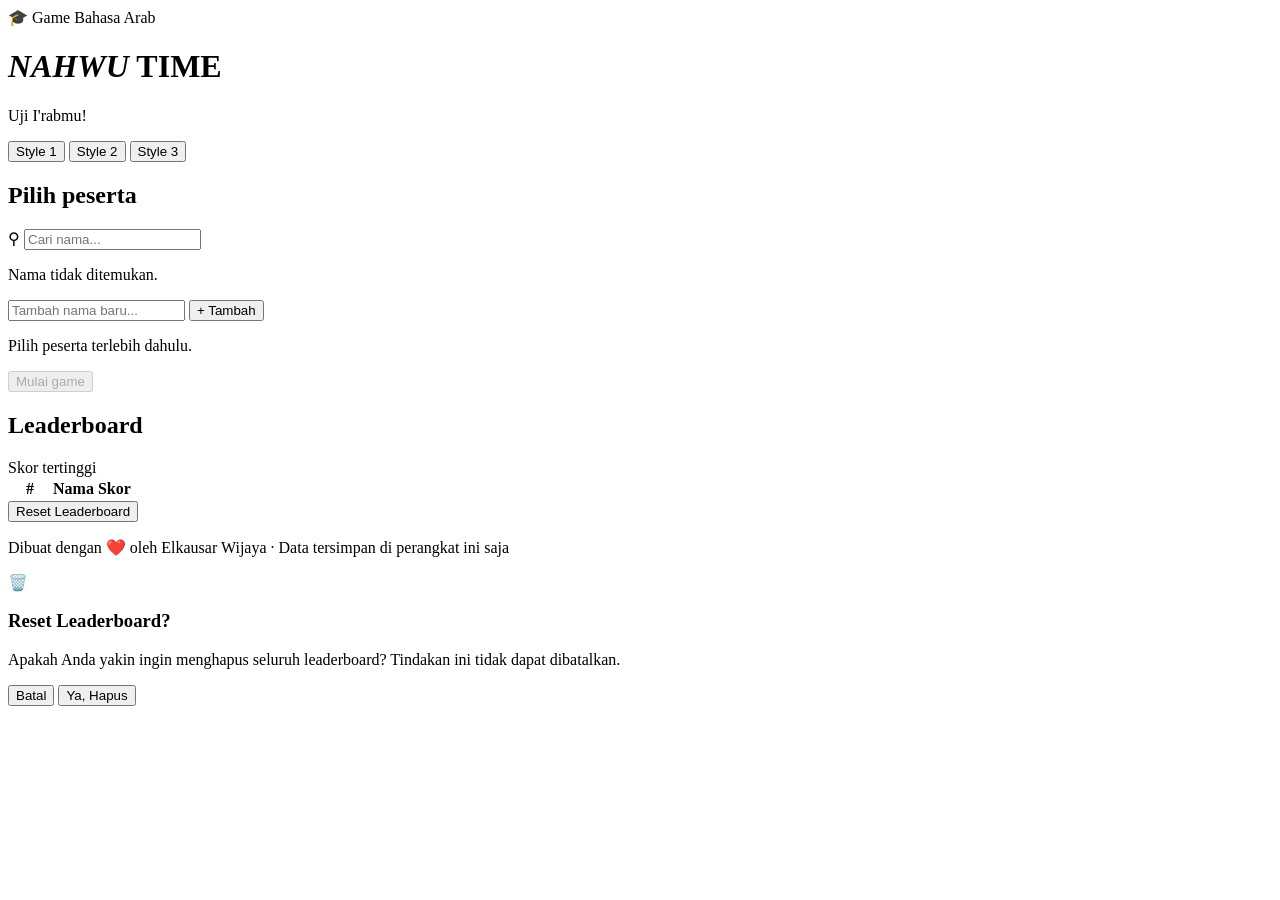
==== index.html @ 91a5408a "Add initial structure for Nahwu Quiz HTML" ====
<!DOCTYPE html>
<html lang="id">
<head>
<meta charset="UTF-8">
<meta name="viewport" content="width=device-width, initial-scale=1.0">
<title>Nahwu Quiz — Bahasa Arab!</title>
<link id="theme-style" rel="stylesheet" href="style1.css">
</head>
<body>

<div class="wrap">

  <header class="hero">
    <span class="hero__eyebrow">🎓 Game Bahasa Arab</span>
    <h1 class="hero__title"><em>NAHWU</em> TIME</h1>
    <p class="hero__subtitle">Uji I'rabmu!</p>
  </header>
  <div class="style-switcher">
    <button onclick="changeStyle('style1.css')">Style 1</button>
    <button onclick="changeStyle('style2.css')">Style 2</button>
    <button onclick="changeStyle('style3.css')">Style 3</button>
  </div>

  <div class="grid-2">

    <!-- ============ PILIH PESERTA ============ -->
   <section class="panel">
  <div class="panel__head">
    <h2 class="panel__title">Pilih peserta</h2>
    <span class="panel__hint" id="participantCount"></span>
  </div>

  <div class="ps-search-row">
    <span class="ps-search-icon">&#9906;</span>
    <input
      type="search"
      id="participantSearch"
      class="ps-search-input"
      placeholder="Cari nama..."
      autocomplete="off"
      aria-label="Cari peserta"
    />
  </div>

  <div class="ps-list" id="participantList" role="list"></div>
  <p class="ps-empty" id="participantEmpty">Nama tidak ditemukan.</p>

  <div class="ps-add-row">
    <input
      type="text"
      id="addParticipantInput"
      class="ps-add-input"
      placeholder="Tambah nama baru..."
      maxlength="40"
      autocomplete="off"
      aria-label="Nama peserta baru"
    />
    <button type="button" id="addParticipantBtn" class="ps-add-btn">+ Tambah</button>
  </div>
  <p class="ps-add-error" id="addParticipantError"></p>

  <div class="ps-selected-bar" id="selectedBar" hidden>
    <span class="ps-selected-icon">&#10003;</span>
    <span class="ps-selected-name" id="selectedBarName"></span>
    <span class="ps-selected-label">terpilih</span>
  </div>

  <p class="select-warning" id="selectWarning">Pilih peserta terlebih dahulu.</p>
  <button class="cta" id="startBtn" disabled>Mulai game</button>
</section>

    <!-- ============ LEADERBOARD ============ -->
    <section class="panel">
      <div class="panel__head">
        <h2 class="panel__title">Leaderboard</h2>
        <span class="panel__hint">Skor tertinggi</span>
      </div>

      <div id="podium"></div>
      <table class="lb-table" id="lbTable">
        <thead>
          <tr>
            <th style="width:38px;">#</th>
            <th>Nama</th>
            <th style="text-align:right;">Skor</th>
          </tr>
        </thead>
        <tbody id="lbBody"></tbody>
      </table>
      <div id="lbEmpty" class="lb-empty" style="display:none;">Belum ada data. Mainkan game untuk mengisi leaderboard!</div>

      <div class="lb-actions">
        <button class="btn-ghost" id="resetLbBtn" type="button">Reset Leaderboard</button>
      </div>
    </section>

  </div>

  <p class="footer-note">Dibuat dengan ❤️ oleh Elkausar Wijaya · Data tersimpan di perangkat ini saja</p>
</div>

<!-- Confirm reset modal -->
<div class="modal-overlay" id="resetOverlay">
  <div class="modal">
    <div class="modal__icon">🗑️</div>
    <h3 class="modal__title">Reset Leaderboard?</h3>
    <p class="modal__text">Apakah Anda yakin ingin menghapus seluruh leaderboard? Tindakan ini tidak dapat dibatalkan.</p>
    <div class="modal__actions">
      <button class="btn-cancel" id="cancelResetBtn" type="button">Batal</button>
      <button class="btn-danger" id="confirmResetBtn" type="button">Ya, Hapus</button>
    </div>
  </div>
</div>

<script src="script.js"></script>
<script>
  document.addEventListener('DOMContentLoaded', EduQuiz.initIndexPage);
</script>
</body>
</html>
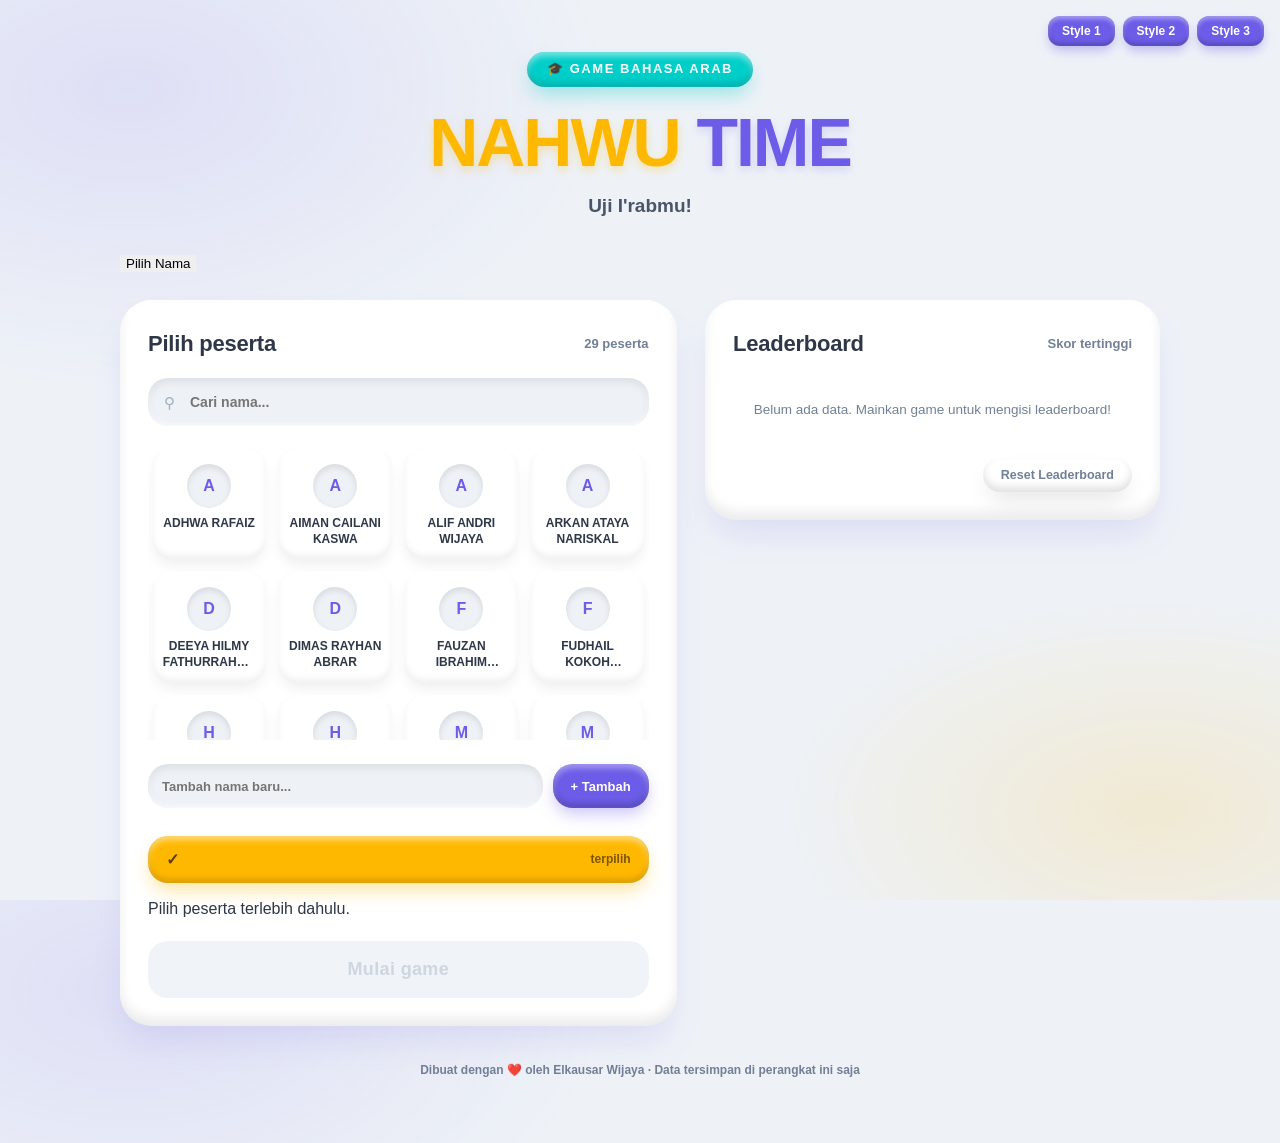
==== commit 25481823: "Add name picker button to index.html" ====
--- a/index.html
+++ b/index.html
@@ -15,6 +15,9 @@
     <h1 class="hero__title"><em>NAHWU</em> TIME</h1>
     <p class="hero__subtitle">Uji I'rabmu!</p>
   </header>
+  <div class="link_picker">
+    <button onclick="window.location.href='name-picker.html'">Pilih Nama</button>
+  </div>
   <div class="style-switcher">
     <button onclick="changeStyle('style1.css')">Style 1</button>
     <button onclick="changeStyle('style2.css')">Style 2</button>
--- a/style1.css
+++ b/style1.css
@@ -0,0 +1,919 @@
+/* ============================================================
+   EDU QUIZ — Design Tokens (Claymorphism)
+   ============================================================ */
+:root {
+  /* Clay Pastel Base Background */
+  --bg: #EEF2F7;
+  --bg-2: #E2E8F0;
+  --surface: #FFFFFF;
+
+  /* Clay Color Palette (Vibrant & Playful) */
+  --primary: #6C5CE7;      /* Vibrant Purple */
+  --accent: #FFB800;       /* Warm Clay Amber */
+  --accent-ink: #5C3D00;
+  --accent-2: #00CEC9;     /* Bright Teal */
+  --success: #2ED573;      /* Clay Green */
+  --success-ink: #004D25;
+  --danger: #FF4757;       /* Clay Coral Red */
+  --danger-ink: #4A0008;
+
+  /* Typography Colors */
+  --text: #2D3748;
+  --text-dim: #4A5568;
+  --text-faint: #718096;
+  --text-muted: #A0AEC0;
+
+  /* Clay Rounded Corners */
+  --radius-lg: 32px;
+  --radius-md: 20px;
+  --radius-sm: 14px;
+
+  /* Base Clay Shadows */
+  --clay-card-shadow: 
+    0 20px 35px -8px rgba(108, 92, 231, 0.15),
+    inset 0 -8px 12px rgba(0, 0, 0, 0.08),
+    inset 0 8px 12px rgba(255, 255, 255, 0.9);
+
+  --clay-btn-shadow: 
+    0 12px 24px -6px rgba(0, 0, 0, 0.12),
+    inset 0 -5px 8px rgba(0, 0, 0, 0.12),
+    inset 0 5px 8px rgba(255, 255, 255, 0.6);
+
+  --clay-pressed-shadow: 
+    0 4px 8px rgba(0, 0, 0, 0.06),
+    inset 0 6px 10px rgba(0, 0, 0, 0.15),
+    inset 0 -4px 6px rgba(255, 255, 255, 0.5);
+
+  --font-display: -apple-system, "Segoe UI", "Helvetica Neue", Arial, sans-serif;
+  --font-body: -apple-system, "Segoe UI", "Helvetica Neue", Arial, sans-serif;
+}
+
+/* Posisi melayang di kanan atas */
+.style-switcher {
+  position: fixed;
+  top: 16px;
+  right: 16px;
+  display: flex;
+  gap: 8px;
+  z-index: 9999;
+}
+
+/* Styling tombol menyesuaikan tema Claymorphism */
+.style-switcher button {
+  padding: 8px 14px;
+  border: none;
+  border-radius: 12px;
+  background: #6C5CE7;
+  color: #FFFFFF;
+  font-size: 12px;
+  font-weight: 800;
+  cursor: pointer;
+  box-shadow: 
+    0 6px 12px -2px rgba(108, 92, 231, 0.4),
+    inset 0 -3px 4px rgba(0, 0, 0, 0.2),
+    inset 0 3px 4px rgba(255, 255, 255, 0.4);
+  transition: all 0.2s ease;
+}
+
+.style-switcher button:hover {
+  transform: translateY(-2px);
+}
+
+.style-switcher button:active {
+  transform: translateY(1px);
+  box-shadow: inset 0 3px 6px rgba(0, 0, 0, 0.2);
+}
+
+*, *::before, *::after { box-sizing: border-box; }
+html, body { height: 100%; }
+body {
+  margin: 0;
+  min-height: 100vh;
+  background: 
+    radial-gradient(800px 500px at 10% 10%, rgba(108, 92, 231, 0.12), transparent 60%),
+    radial-gradient(700px 400px at 90% 90%, rgba(255, 184, 0, 0.15), transparent 55%),
+    var(--bg);
+  color: var(--text);
+  font-family: var(--font-body);
+  -webkit-font-smoothing: antialiased;
+  line-height: 1.45;
+}
+
+h1, h2, h3 { font-family: var(--font-display); margin: 0; }
+p { margin: 0; }
+button { font-family: inherit; border: none; outline: none; }
+img { max-width: 100%; }
+
+/* Focus visibility */
+a:focus-visible, button:focus-visible, [tabindex]:focus-visible {
+  outline: 3px solid var(--primary);
+  outline-offset: 3px;
+}
+
+@media (prefers-reduced-motion: reduce) {
+  * { animation-duration: 0.001ms !important; animation-iteration-count: 1 !important; transition-duration: 0.001ms !important; }
+}
+
+.wrap {
+  max-width: 1080px;
+  margin: 0 auto;
+  padding: 32px 20px 64px;
+}
+
+/* ============================================================
+   HEADER / HERO
+   ============================================================ */
+.hero {
+  text-align: center;
+  padding: 20px 0 32px;
+  position: relative;
+}
+.hero__eyebrow {
+  display: inline-flex;
+  align-items: center;
+  gap: 8px;
+  font-size: 13px;
+  letter-spacing: .12em;
+  text-transform: uppercase;
+  color: #FFFFFF;
+  font-weight: 800;
+  background: var(--accent-2);
+  padding: 8px 20px;
+  border-radius: 999px;
+  margin-bottom: 18px;
+  box-shadow: 
+    0 10px 20px -4px rgba(0, 206, 201, 0.4),
+    inset 0 -4px 6px rgba(0, 0, 0, 0.15),
+    inset 0 4px 6px rgba(255, 255, 255, 0.5);
+}
+.hero__title {
+  font-size: clamp(40px, 8vw, 68px);
+  font-weight: 900;
+  letter-spacing: -.03em;
+  line-height: 1.1;
+  color: var(--primary);
+  text-shadow: 0 4px 10px rgba(108, 92, 231, 0.2);
+}
+.hero__title em {
+  font-style: normal;
+  color: var(--accent);
+  text-shadow: 0 4px 10px rgba(255, 184, 0, 0.3);
+}
+.hero__subtitle {
+  margin-top: 12px;
+  font-size: clamp(15px, 2.4vw, 19px);
+  color: var(--text-dim);
+  font-weight: 600;
+}
+
+/* ============================================================
+   LAYOUT & PANELS
+   ============================================================ */
+.grid-2 {
+  display: grid;
+  grid-template-columns: 1.1fr .9fr;
+  gap: 28px;
+  margin-top: 26px;
+  align-items: start;
+}
+@media (max-width: 860px) {
+  .grid-2 { grid-template-columns: 1fr; }
+}
+
+/* Clay Panel */
+.panel {
+  background: var(--surface);
+  border-radius: var(--radius-lg);
+  padding: 28px;
+  box-shadow: var(--clay-card-shadow);
+  transform: translateZ(0);
+}
+.panel__head {
+  display: flex;
+  align-items: center;
+  justify-content: space-between;
+  margin-bottom: 18px;
+  gap: 10px;
+  flex-wrap: wrap;
+}
+.panel__title {
+  font-size: 22px;
+  font-weight: 900;
+  letter-spacing: -.01em;
+  color: var(--text);
+}
+.panel__hint {
+  font-size: 13px;
+  color: var(--text-faint);
+  font-weight: 600;
+}
+
+/* ── Participant Picker ─────────────────────────────── */
+.ps-search-row {
+  position: relative;
+  margin-bottom: 14px;
+}
+.ps-search-icon {
+  position: absolute;
+  left: 16px;
+  top: 50%;
+  transform: translateY(-50%);
+  color: var(--text-muted);
+  font-size: 15px;
+  pointer-events: none;
+  line-height: 1;
+}
+/* Clay Inset Input */
+.ps-search-input {
+  width: 100%;
+  height: 48px;
+  padding: 0 16px 0 42px;
+  border: none;
+  border-radius: var(--radius-md);
+  background: var(--bg);
+  box-shadow: 
+    inset 0 4px 8px rgba(0, 0, 0, 0.08),
+    inset 0 -2px 4px rgba(255, 255, 255, 0.8);
+  color: var(--text);
+  font-size: 14px;
+  font-weight: 600;
+  font-family: inherit;
+  outline: none;
+  transition: box-shadow .2s ease;
+}
+.ps-search-input:focus {
+  box-shadow: 
+    inset 0 5px 10px rgba(108, 92, 231, 0.2),
+    0 0 0 3px rgba(108, 92, 231, 0.2);
+}
+
+/* Grid daftar peserta */
+.ps-list {
+  display: grid;
+  grid-template-columns: repeat(auto-fill, minmax(110px, 1fr));
+  gap: 12px;
+  max-height: 300px;
+  overflow-y: auto;
+  margin-bottom: 10px;
+  padding: 8px 4px;
+  scrollbar-width: thin;
+}
+.ps-list::-webkit-scrollbar { width: 6px; }
+.ps-list::-webkit-scrollbar-thumb { background: var(--text-muted); border-radius: 10px; }
+
+/* Clay Participant Card */
+.participant {
+  position: relative;
+  display: flex;
+  flex-direction: column;
+  align-items: center;
+  gap: 8px;
+  padding: 16px 10px 12px;
+  background: #FFFFFF;
+  border-radius: var(--radius-md);
+  box-shadow: 
+    0 8px 16px -4px rgba(0, 0, 0, 0.08),
+    inset 0 -4px 6px rgba(0, 0, 0, 0.06),
+    inset 0 4px 6px rgba(255, 255, 255, 0.9);
+  cursor: pointer;
+  color: var(--text);
+  text-align: center;
+  transition: all 0.2s cubic-bezier(0.34, 1.56, 0.64, 1);
+  min-width: 0;
+}
+.participant:hover {
+  transform: translateY(-4px) scale(1.02);
+  box-shadow: 
+    0 14px 24px -4px rgba(0, 0, 0, 0.12),
+    inset 0 -4px 6px rgba(0, 0, 0, 0.06),
+    inset 0 4px 6px rgba(255, 255, 255, 0.9);
+}
+.participant:active {
+  transform: translateY(2px) scale(0.98);
+  box-shadow: var(--clay-pressed-shadow);
+}
+
+.participant__avatar {
+  width: 44px;
+  height: 44px;
+  border-radius: 50%;
+  display: flex;
+  align-items: center;
+  justify-content: center;
+  font-size: 16px;
+  font-weight: 800;
+  background: var(--bg);
+  box-shadow: 
+    inset 0 3px 6px rgba(0, 0, 0, 0.1),
+    0 2px 4px rgba(255, 255, 255, 0.8);
+  color: var(--primary);
+  flex-shrink: 0;
+}
+
+.participant__name {
+  font-size: 12px;
+  font-weight: 700;
+  line-height: 1.3;
+  word-break: break-word;
+  overflow: hidden;
+  display: -webkit-box;
+  -webkit-line-clamp: 2;
+  -webkit-box-orient: vertical;
+  width: 100%;
+}
+
+/* State Terpilih */
+.participant.is-active {
+  background: var(--primary);
+  color: #FFFFFF;
+  box-shadow: 
+    0 12px 24px -4px rgba(108, 92, 231, 0.4),
+    inset 0 -5px 8px rgba(0, 0, 0, 0.2),
+    inset 0 5px 8px rgba(255, 255, 255, 0.4);
+}
+.participant.is-active .participant__avatar {
+  background: var(--accent);
+  color: var(--accent-ink);
+  box-shadow: 
+    inset 0 -3px 5px rgba(0, 0, 0, 0.2),
+    inset 0 3px 5px rgba(255, 255, 255, 0.6);
+}
+.participant.is-active::after {
+  content: "✓";
+  position: absolute;
+  top: 6px;
+  right: 8px;
+  font-size: 12px;
+  font-weight: 900;
+  color: #FFFFFF;
+}
+
+.ps-empty {
+  display: none;
+  text-align: center;
+  padding: 20px 0 12px;
+  font-size: 13px;
+  color: var(--text-muted);
+}
+.ps-empty.is-visible { display: block; }
+
+/* Tambah Peserta Baru */
+.ps-add-row {
+  display: flex;
+  gap: 10px;
+  padding-top: 14px;
+  margin-top: 8px;
+}
+.ps-add-input {
+  flex: 1;
+  height: 44px;
+  padding: 0 14px;
+  border: none;
+  border-radius: var(--radius-md);
+  background: var(--bg);
+  box-shadow: 
+    inset 0 4px 8px rgba(0, 0, 0, 0.08),
+    inset 0 -2px 4px rgba(255, 255, 255, 0.8);
+  color: var(--text);
+  font-size: 13px;
+  font-weight: 600;
+  font-family: inherit;
+  outline: none;
+}
+.ps-add-btn {
+  height: 44px;
+  padding: 0 18px;
+  white-space: nowrap;
+  font-size: 13px;
+  font-weight: 800;
+  border-radius: var(--radius-md);
+  background: var(--primary);
+  color: #FFFFFF;
+  box-shadow: 
+    0 8px 16px -2px rgba(108, 92, 231, 0.35),
+    inset 0 -4px 6px rgba(0, 0, 0, 0.2),
+    inset 0 4px 6px rgba(255, 255, 255, 0.4);
+  cursor: pointer;
+  transition: all 0.2s cubic-bezier(0.34, 1.56, 0.64, 1);
+}
+.ps-add-btn:hover {
+  transform: translateY(-2px);
+  box-shadow: 0 12px 20px -2px rgba(108, 92, 231, 0.45), inset 0 -4px 6px rgba(0, 0, 0, 0.2), inset 0 4px 6px rgba(255, 255, 255, 0.4);
+}
+.ps-add-btn:active {
+  transform: translateY(2px);
+  box-shadow: var(--clay-pressed-shadow);
+}
+
+.ps-add-error {
+  font-size: 12px;
+  color: var(--danger);
+  min-height: 18px;
+  margin: 4px 0 6px;
+  font-weight: 700;
+}
+
+/* Clay Selected Bar */
+.ps-selected-bar {
+  display: flex;
+  align-items: center;
+  gap: 10px;
+  background: var(--accent);
+  color: var(--accent-ink);
+  border-radius: var(--radius-md);
+  padding: 12px 18px;
+  margin-bottom: 14px;
+  font-size: 14px;
+  box-shadow: 
+    0 10px 20px -4px rgba(255, 184, 0, 0.4),
+    inset 0 -4px 6px rgba(0, 0, 0, 0.15),
+    inset 0 4px 6px rgba(255, 255, 255, 0.5);
+}
+.ps-selected-icon { font-size: 16px; font-weight: 900; }
+.ps-selected-name {
+  font-weight: 800;
+  flex: 1;
+  overflow: hidden;
+  text-overflow: ellipsis;
+  white-space: nowrap;
+}
+.ps-selected-label { font-size: 12px; opacity: 0.8; font-weight: 700; }
+
+/* Big Clay CTA Button */
+.cta {
+  width: 100%;
+  margin-top: 20px;
+  padding: 18px 24px;
+  border-radius: var(--radius-md);
+  font-size: 18px;
+  font-weight: 900;
+  letter-spacing: .02em;
+  color: var(--accent-ink);
+  background: linear-gradient(135deg, #FFC72C, #FF9E00);
+  box-shadow: 
+    0 16px 32px -4px rgba(255, 158, 0, 0.45),
+    inset 0 -6px 10px rgba(0, 0, 0, 0.18),
+    inset 0 6px 10px rgba(255, 255, 255, 0.6);
+  cursor: pointer;
+  transition: all 0.2s cubic-bezier(0.34, 1.56, 0.64, 1);
+}
+.cta:hover {
+  transform: translateY(-4px) scale(1.01);
+  box-shadow: 
+    0 22px 40px -4px rgba(255, 158, 0, 0.55),
+    inset 0 -6px 10px rgba(0, 0, 0, 0.18),
+    inset 0 6px 10px rgba(255, 255, 255, 0.6);
+}
+.cta:active {
+  transform: translateY(2px) scale(0.98);
+  box-shadow: 
+    0 6px 12px rgba(255, 158, 0, 0.2),
+    inset 0 6px 12px rgba(0, 0, 0, 0.25);
+}
+.cta:disabled {
+  cursor: not-allowed;
+  opacity: .5;
+  box-shadow: none;
+  transform: none;
+  background: var(--bg-2);
+  color: var(--text-muted);
+}
+
+/* ============================================================
+   LEADERBOARD
+   ============================================================ */
+.podium {
+  display: grid;
+  grid-template-columns: 1fr 1fr 1fr;
+  align-items: end;
+  gap: 12px;
+  margin-bottom: 22px;
+}
+.podium__slot {
+  display: flex;
+  flex-direction: column;
+  align-items: center;
+  gap: 6px;
+}
+.podium__medal { font-size: 28px; filter: drop-shadow(0 4px 6px rgba(0,0,0,0.1)); }
+.podium__name {
+  font-size: 13px; font-weight: 800;
+  max-width: 100%;
+  overflow: hidden; text-overflow: ellipsis; white-space: nowrap;
+}
+.podium__score { font-size: 12px; color: var(--text-dim); font-weight: 700; }
+
+.podium__bar {
+  width: 100%;
+  border-radius: var(--radius-md) var(--radius-md) var(--radius-sm) var(--radius-sm);
+  background: var(--surface);
+  box-shadow: var(--clay-btn-shadow);
+  display: flex;
+  align-items: flex-start;
+  justify-content: center;
+  padding-top: 10px;
+  font-weight: 900;
+  color: var(--text-faint);
+}
+.podium__slot--1 .podium__bar {
+  height: 96px;
+  background: var(--accent);
+  color: var(--accent-ink);
+  box-shadow: 
+    0 14px 28px -4px rgba(255, 184, 0, 0.4),
+    inset 0 -6px 10px rgba(0, 0, 0, 0.15),
+    inset 0 6px 10px rgba(255, 255, 255, 0.6);
+}
+.podium__slot--2 .podium__bar { height: 74px; background: var(--accent-2); color: #FFF; }
+.podium__slot--3 .podium__bar { height: 56px; background: var(--primary); color: #FFF; }
+
+.lb-table {
+  width: 100%;
+  border-collapse: separate;
+  border-spacing: 0 10px;
+  font-size: 14px;
+}
+.lb-table th {
+  text-align: left;
+  font-size: 11.5px;
+  text-transform: uppercase;
+  letter-spacing: .08em;
+  color: var(--text-faint);
+  padding: 0 14px;
+}
+.lb-table td {
+  padding: 14px;
+  background: var(--surface);
+}
+.lb-table tr td:first-child { border-radius: var(--radius-sm) 0 0 var(--radius-sm); }
+.lb-table tr td:last-child { border-radius: 0 var(--radius-sm) var(--radius-sm) 0; }
+.lb-table tbody tr {
+  box-shadow: 
+    0 6px 14px -2px rgba(0, 0, 0, 0.06),
+    inset 0 -3px 5px rgba(0, 0, 0, 0.04),
+    inset 0 3px 5px rgba(255, 255, 255, 0.8);
+}
+
+.lb-rank { font-weight: 900; width: 38px; color: var(--primary); }
+.lb-name { font-weight: 800; }
+.lb-score { font-weight: 900; color: var(--accent); text-align: right; }
+
+.lb-empty {
+  text-align: center;
+  color: var(--text-faint);
+  font-size: 13.5px;
+  padding: 22px 10px;
+}
+
+.lb-actions {
+  margin-top: 16px;
+  display: flex;
+  justify-content: flex-end;
+}
+.btn-ghost {
+  background: var(--surface);
+  box-shadow: var(--clay-btn-shadow);
+  color: var(--text-faint);
+  font-size: 12.5px;
+  font-weight: 700;
+  padding: 10px 18px;
+  border-radius: 999px;
+  cursor: pointer;
+  transition: all .2s ease;
+}
+.btn-ghost:hover {
+  color: var(--danger);
+  transform: translateY(-2px);
+  box-shadow: 0 10px 20px -4px rgba(255, 71, 87, 0.3), inset 0 -4px 6px rgba(0, 0, 0, 0.1), inset 0 4px 6px rgba(255, 255, 255, 0.8);
+}
+.btn-ghost:active { transform: translateY(1px); box-shadow: var(--clay-pressed-shadow); }
+
+/* ============================================================
+   MODAL
+   ============================================================ */
+.modal-overlay {
+  position: fixed; inset: 0;
+  background: rgba(45, 55, 72, 0.4);
+  backdrop-filter: blur(8px);
+  display: flex; align-items: center; justify-content: center;
+  padding: 20px;
+  z-index: 50;
+  opacity: 0;
+  pointer-events: none;
+  transition: opacity .2s ease;
+}
+.modal-overlay.is-open { opacity: 1; pointer-events: auto; }
+.modal {
+  width: 100%; max-width: 400px;
+  background: var(--surface);
+  border-radius: var(--radius-lg);
+  padding: 32px;
+  box-shadow: 
+    0 30px 60px -12px rgba(0, 0, 0, 0.25),
+    inset 0 -8px 12px rgba(0, 0, 0, 0.08),
+    inset 0 8px 12px rgba(255, 255, 255, 0.9);
+  transform: translateY(14px) scale(.95);
+  transition: transform .2s cubic-bezier(0.34, 1.56, 0.64, 1);
+  text-align: center;
+}
+.modal-overlay.is-open .modal { transform: translateY(0) scale(1); }
+.modal__icon { font-size: 40px; margin-bottom: 8px; }
+.modal__title { font-size: 20px; font-weight: 900; margin-bottom: 8px; }
+.modal__text { font-size: 14px; color: var(--text-dim); margin-bottom: 22px; font-weight: 600; }
+.modal__actions { display: flex; gap: 12px; }
+.modal__actions button {
+  flex: 1;
+  padding: 14px;
+  border-radius: var(--radius-sm);
+  font-weight: 800;
+  font-size: 14px;
+  cursor: pointer;
+  transition: all 0.2s ease;
+}
+.btn-cancel {
+  background: var(--bg);
+  color: var(--text-dim);
+  box-shadow: var(--clay-btn-shadow);
+}
+.btn-cancel:active { box-shadow: var(--clay-pressed-shadow); }
+.btn-danger {
+  background: var(--danger);
+  color: #FFFFFF;
+  box-shadow: 
+    0 10px 20px -4px rgba(255, 71, 87, 0.4),
+    inset 0 -4px 6px rgba(0, 0, 0, 0.2),
+    inset 0 4px 6px rgba(255, 255, 255, 0.4);
+}
+.btn-danger:active { box-shadow: var(--clay-pressed-shadow); }
+
+/* ============================================================
+   GAME PAGE
+   ============================================================ */
+.game-header {
+  display: grid;
+  grid-template-columns: 1fr auto 1fr;
+  align-items: center;
+  gap: 16px;
+  margin-bottom: 28px;
+}
+@media (max-width: 640px) {
+  .game-header { grid-template-columns: 1fr; justify-items: center; text-align: center; }
+}
+
+.player-chip {
+  display: flex;
+  align-items: center;
+  gap: 12px;
+  background: var(--surface);
+  box-shadow: var(--clay-btn-shadow);
+  padding: 8px 20px 8px 10px;
+  border-radius: 999px;
+}
+.player-chip__avatar {
+  width: 38px; height: 38px;
+  border-radius: 50%;
+  display: flex; align-items: center; justify-content: center;
+  font-weight: 900; font-size: 14px;
+  background: var(--accent);
+  color: var(--accent-ink);
+  box-shadow: inset 0 -3px 5px rgba(0,0,0,0.2), inset 0 3px 5px rgba(255,255,255,0.6);
+}
+.player-chip__label { font-size: 10px; color: var(--text-faint); text-transform: uppercase; letter-spacing: .06em; font-weight: 800; }
+.player-chip__name { font-size: 15px; font-weight: 900; }
+
+.score-chip {
+  justify-self: end;
+  background: var(--surface);
+  box-shadow: var(--clay-btn-shadow);
+  padding: 10px 22px;
+  border-radius: 999px;
+  text-align: center;
+  min-width: 100px;
+}
+@media (max-width: 640px) { .score-chip { justify-self: center; } }
+.score-chip__label { font-size: 10px; color: var(--text-faint); text-transform: uppercase; letter-spacing: .06em; font-weight: 800; }
+.score-chip__value { font-size: 20px; font-weight: 900; color: var(--primary); }
+.score-chip__value.is-neg { color: var(--danger); }
+
+/* Timer Ring Clay */
+.timer-ring {
+  --pct: 100;
+  width: 100px; height: 100px;
+  border-radius: 50%;
+  background: conic-gradient(var(--ring-color, var(--accent-2)) calc(var(--pct)*1%), transparent 0);
+  box-shadow: 
+    0 14px 28px -4px rgba(0, 0, 0, 0.12),
+    inset 0 -6px 8px rgba(0, 0, 0, 0.1),
+    inset 0 6px 8px rgba(255, 255, 255, 0.8);
+  display: flex; align-items: center; justify-content: center;
+  justify-self: center;
+  transition: background .3s linear;
+}
+.timer-ring__face {
+  width: 78px; height: 78px;
+  border-radius: 50%;
+  background: var(--surface);
+  box-shadow: inset 0 4px 8px rgba(0, 0, 0, 0.1);
+  display: flex; align-items: center; justify-content: center;
+  flex-direction: column;
+}
+.timer-ring__time {
+  font-size: 20px;
+  font-weight: 900;
+  font-variant-numeric: tabular-nums;
+  letter-spacing: -.02em;
+}
+.timer-ring__unit {
+  font-size: 9px;
+  color: var(--text-faint);
+  text-transform: uppercase;
+  letter-spacing: .08em;
+  font-weight: 800;
+}
+.timer-ring.state-warning { --ring-color: var(--accent); }
+.timer-ring.state-warning .timer-ring__time { color: var(--accent); }
+.timer-ring.state-danger { --ring-color: var(--danger); }
+.timer-ring.state-danger .timer-ring__time { color: var(--danger); }
+.timer-ring.state-danger { animation: pulse-ring 1s ease-in-out infinite; }
+
+@keyframes pulse-ring {
+  0%, 100% { transform: scale(1); }
+  50% { transform: scale(1.06); }
+}
+
+/* Progress Track Clay */
+.progress-row {
+  display: flex;
+  align-items: center;
+  justify-content: space-between;
+  margin-bottom: 10px;
+  font-size: 13px;
+  color: var(--text-dim);
+  font-weight: 700;
+}
+.progress-track {
+  height: 16px;
+  border-radius: 999px;
+  background: var(--bg);
+  box-shadow: 
+    inset 0 4px 6px rgba(0, 0, 0, 0.12),
+    inset 0 -2px 4px rgba(255, 255, 255, 0.8);
+  overflow: hidden;
+  margin-bottom: 28px;
+  padding: 3px;
+}
+.progress-fill {
+  height: 100%;
+  border-radius: 999px;
+  background: linear-gradient(90deg, var(--accent-2), var(--accent));
+  box-shadow: inset 0 2px 4px rgba(255,255,255,0.6);
+  width: 0%;
+  transition: width .35s ease;
+}
+
+/* Clay Question Card */
+.question-card {
+  background: var(--surface);
+  border-radius: var(--radius-lg);
+  padding: 40px 32px;
+  text-align: center;
+  box-shadow: var(--clay-card-shadow);
+  margin-bottom: 28px;
+  min-height: 140px;
+  display: flex;
+  align-items: center;
+  justify-content: center;
+}
+.question-card__text {
+  font-size: clamp(50px, 5.4vw, 60px);
+  font-weight: 900;
+  letter-spacing: -.01em;
+  line-height: 1.35;
+  color: var(--text);
+}
+
+/* Clay Answer Cards */
+.answers {
+  display: grid;
+  grid-template-columns: 1fr 1fr;
+  gap: 18px;
+}
+@media (max-width: 640px) {
+  .answers { grid-template-columns: 1fr; }
+}
+.answer {
+  display: flex;
+  align-items: center;
+  gap: 16px;
+  text-align: left;
+  background: var(--surface);
+  box-shadow: var(--clay-btn-shadow);
+  border-radius: var(--radius-md);
+  padding: 20px;
+  font-size: 35px;
+  font-weight: 700;
+  color: var(--text);
+  cursor: pointer;
+  transition: all 0.2s cubic-bezier(0.34, 1.56, 0.64, 1);
+}
+.answer:hover:not(:disabled) {
+  transform: translateY(-4px);
+  box-shadow: 
+    0 16px 28px -4px rgba(0, 0, 0, 0.15),
+    inset 0 -5px 8px rgba(0, 0, 0, 0.12),
+    inset 0 5px 8px rgba(255, 255, 255, 0.8);
+}
+.answer:active:not(:disabled) {
+  transform: translateY(2px);
+  box-shadow: var(--clay-pressed-shadow);
+}
+
+.answer__letter {
+  flex: none;
+  width: 38px; height: 38px;
+  border-radius: var(--radius-sm);
+  background: var(--bg);
+  box-shadow: 
+    inset 0 3px 5px rgba(0, 0, 0, 0.08),
+    0 2px 4px rgba(255, 255, 255, 0.8);
+  display: flex; align-items: center; justify-content: center;
+  font-weight: 900;
+  font-size: 35px;
+  color: var(--primary);
+}
+.answer:disabled { cursor: default; }
+
+/* Answer States */
+.answer.is-correct {
+  background: var(--success);
+  color: var(--success-ink);
+  box-shadow: 
+    0 12px 24px -4px rgba(46, 213, 115, 0.4),
+    inset 0 -5px 8px rgba(0, 0, 0, 0.2),
+    inset 0 5px 8px rgba(255, 255, 255, 0.5);
+}
+.answer.is-correct .answer__letter {
+  background: #FFFFFF;
+  color: var(--success);
+  box-shadow: inset 0 -2px 4px rgba(0,0,0,0.1);
+}
+
+.answer.is-wrong {
+  background: var(--danger);
+  color: #FFFFFF;
+  box-shadow: 
+    0 12px 24px -4px rgba(255, 71, 87, 0.4),
+    inset 0 -5px 8px rgba(0, 0, 0, 0.2),
+    inset 0 5px 8px rgba(255, 255, 255, 0.5);
+}
+.answer.is-wrong .answer__letter {
+  background: #FFFFFF;
+  color: var(--danger);
+  box-shadow: inset 0 -2px 4px rgba(0,0,0,0.1);
+}
+.answer.is-dimmed { opacity: .45; transform: none; box-shadow: var(--clay-pressed-shadow); }
+
+/* Feedback Banner */
+.feedback {
+  margin-top: 20px;
+  min-height: 30px;
+  text-align: center;
+  font-size: 16px;
+  font-weight: 900;
+  opacity: 0;
+  transform: translateY(4px);
+  transition: opacity .16s ease, transform .16s ease;
+}
+.feedback.is-visible { opacity: 1; transform: translateY(0); }
+.feedback.is-correct { color: var(--success); }
+.feedback.is-wrong { color: var(--danger); }
+
+/* Result Modal Specifics */
+.result-score {
+  font-size: 56px;
+  font-weight: 900;
+  letter-spacing: -.02em;
+  margin: 6px 0 2px;
+  color: var(--primary);
+  text-shadow: 0 6px 12px rgba(108, 92, 231, 0.25);
+}
+.result-stats {
+  display: flex;
+  justify-content: center;
+  gap: 24px;
+  margin: 16px 0 22px;
+  font-size: 14px;
+  font-weight: 700;
+}
+.result-stats span { display: block; }
+.result-stats .num { font-size: 20px; font-weight: 900; }
+.result-stats .correct .num { color: var(--success); }
+.result-stats .wrong .num { color: var(--danger); }
+
+.footer-note {
+  text-align: center;
+  color: var(--text-faint);
+  font-size: 12px;
+  font-weight: 600;
+  margin-top: 36px;
+}
